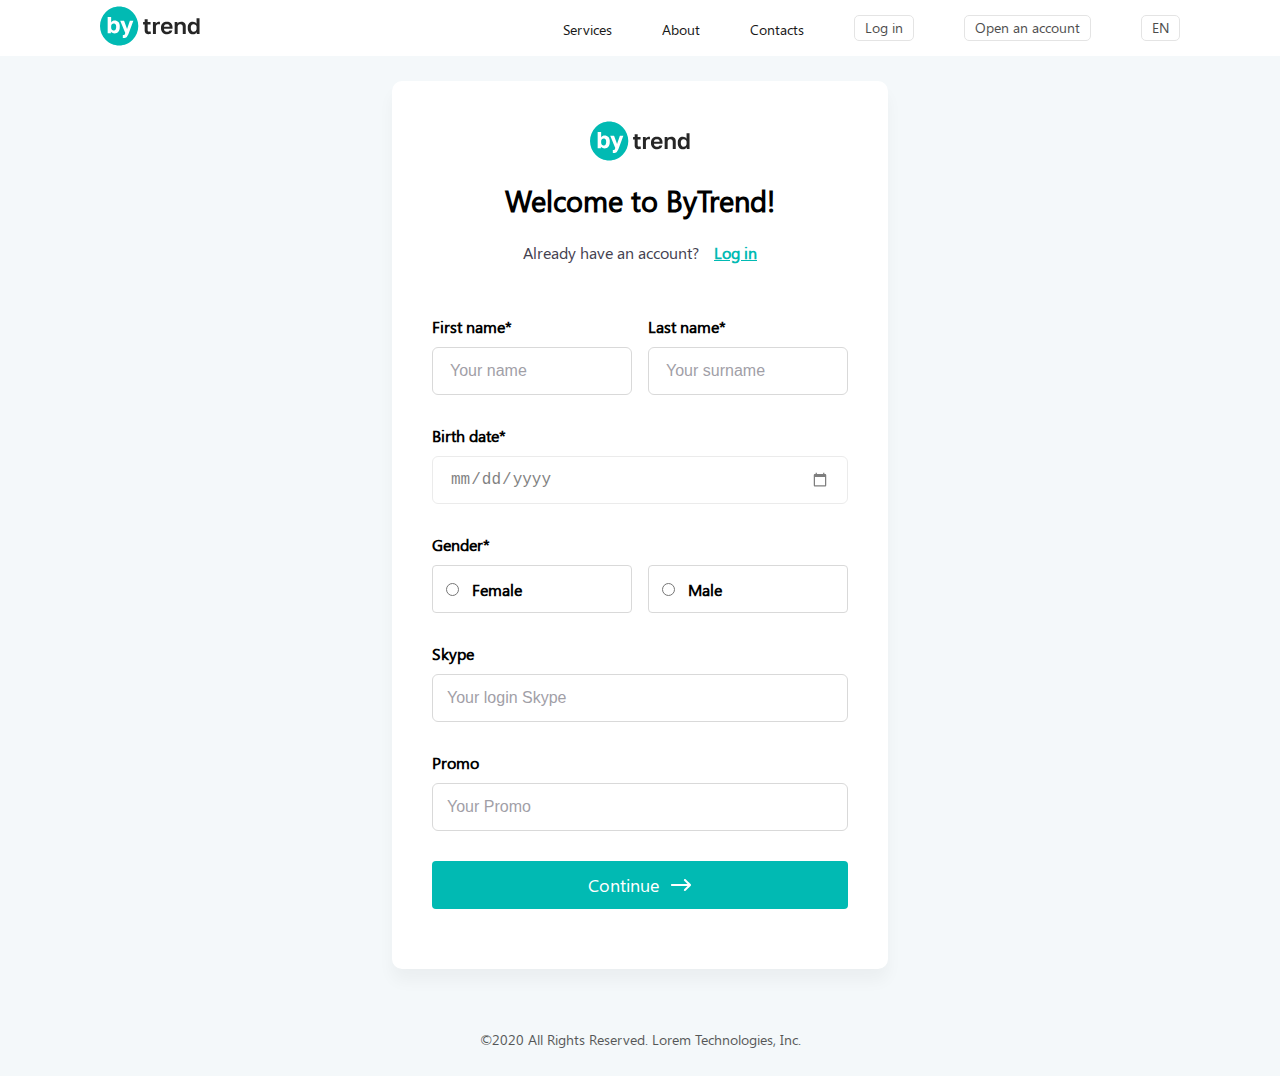
==== index.html @ 2d76cbd7 "Login page with sign up is ready" ====
<!DOCTYPE html>
<html lang="en">
<head>
    <meta charset="UTF-8">
    <meta name="viewport" content="width=device-width, initial-scale=1.0">
    <link rel="stylesheet" href="css/style.css">
    <title>Sign Up Page</title>
</head>
<body>
    <!-- Header start -->
    <header class="header">
        <nav class="header-nav container">
            <a href="index.html" class="site-logo"><img src="images/logo.svg" alt="Sayt logosi" width="100" height="40"></a>
            <ul class="header-nav-list">
                <li class="header-nav-item"><a href="index.html" class="header-nav-link">Services</a></li>
                <li class="header-nav-item"><a href="index.html" class="header-nav-link">About </a></li>
                <li class="header-nav-item"><a href="index.html" class="header-nav-link">Contacts</a></li>
                <li class="header-nav-item"><a href="login.html" class="header-nav-link">Log in</a></li>
                <li class="header-nav-item"><a href="index.html" class="header-nav-link">Open an account</a></li>
                <li class="header-nav-item"><a href="index.html" class="header-nav-link">EN</a></li>
            </ul>
        </nav>
        <div class="form">
            <form>
                <img class="form-logo" src="images/logo.svg" alt="Sayt logosi" width="100" height="40">
                <h1 class="form-title">Welcome to ByTrend!</h1>
                <div class="form-log-in-div">
                    <p class="form-account">Already have an account?</p>
                    <a class="form-log-in" href="login.html">Log in</a>
                </div>
                <div class="name-surname">
                    <label for="name">
                        First name*
                        <br>
                        <input id="name" type="text" placeholder="Your name" name="ism">
                    </label>
                    <label for="surname">
                        Last name*
                        <br>
                        <input id="surname" type="text" placeholder="Your surname" name="familiya">
                    </label>
                </div>
                <div class="date">
                    <label for="sana">
                        Birth date*
                        <br>
                        <input id="sana" name="sana" type="date">
                    </label>
                </div>
                <label class="gender-label">Gender*</label>
                <div class="gender">
                    <div class="female"><input name="gender" type="radio" value="Female">Female</div>
                    <div class="male"><input name="gender" type="radio" value="Male">Male</div>
                </div>
                <div class="Skype">
                    <label for="Skype">
                        Skype
                        <br>
                        <input id="Skype" type="text" placeholder="Your login Skype">
                    </label>
                </div>
                <div class="Promo">
                    <label for="Promo">
                        Promo
                        <br>
                        <input id="Promo" type="text" placeholder="Your Promo">
                    </label>
                </div>
                <a class="form-btn" href="login.html">Continue <img class="btn-arrow" src="images/arrow.png" alt="form btn arrow"></a>
            </form>
        </div>
        <p class="form-text">©2020 All Rights Reserved. Lorem Technologies, Inc.</p>
    </header>
    <!-- Header end -->
</body>
</html>
---- css/style.css ----
@font-face {
    font-family: 'Segoe UI';
    src: url(../fonts/Segoe\ UI.ttf);
}

* {
    margin: 0;
    padding: 0;
    box-sizing: border-box;
    text-decoration: none;
    list-style: none;
}

body {
    font-family: Segoe UI;
    font-weight: 600;
}

.container {
    width: 100%;
    max-width: 1566px;
    padding-left: 100px;
    padding-right: 100px;
    margin-left: auto;
    margin-right: auto;
}

.header {
    background-color: #F4F8FA;
    display: flex;
    flex-direction: column;
    align-items: center;
    padding-bottom: 25px;
}

.header-nav {
    display: flex;
    justify-content: space-between;
    align-items: center;
    height: 56px;
    background-color: #FFFFFF;
    padding: 10px 100px;
    margin-bottom: 25px;
}


.header-nav-list {
    display: flex;
    align-items: center;
    gap: 50px;
}


.header-nav-link {
    display: inline-block;
    font-size: 14px;
    font-weight: 400;
    line-height: 14px;
    color: #000000;
    opacity: 90%;
}

.header-nav-item:nth-child(4) a {
    border: 1px solid #D9D9D9;
    padding: 5px 10px;
    opacity: 70%;
    border-radius: 5px;
}

.header-nav-item:nth-child(5) a {
    border: 1px solid #D9D9D9;
    padding: 5px 10px;
    opacity: 70%;
    border-radius: 5px;
}

.header-nav-item:nth-child(6) a {
    border: 1px solid #D9D9D9;
    padding: 5px 10px;
    opacity: 70%;
    border-radius: 5px;
}

.form {
    display: flex;
    flex-direction: column;
    align-items: center;
    width: 496px;
    height: auto;
    box-shadow: 0px 4px 56px 0px #0000000A;
    box-shadow: 0px 12px 16px 0px #0000000A;
    background-color: #FFFFFF;
    border-radius: 10px;
    padding: 0px 40px;
    margin-bottom: 60px;
    padding-bottom: 60px ;
}

.form-logo {
    margin-top: 40px;
    margin-bottom: 20px;
}


.form-title {
    font-size: 29px;
    font-weight: 700;
    line-height: 39px;
    margin-bottom: 20px;
}

.form-log-in-div {
    display: flex;
    align-items: center;
    margin-bottom: 50px;
}


.form-account {
    font-size: 16px;
    font-weight: 400;
    line-height: 26px;
    color: #444150;
}

.form-log-in {
    font-size: 16px;
    font-weight: 600;
    line-height: 26px;
    text-decoration: underline;
    color: #01BAB3;
    margin-left: 15px;
}

form {
    width: 100%;
    display: flex;
    flex-direction: column;
    align-items: center;
}

.name-surname {
    width: 100%;
    display: flex;
    justify-content: space-between;
    margin-bottom: 30px;
}

.name-surname input {
    width: 200px;
    height: 48px;
    border-radius: 6px;
    border: 1px solid #D9D9D9;
    padding-left: 17px;
    outline: none;
    font-size: 16px;
    margin-top: 10px;
}

.name-surname input:focus {
    background-color: #F4F8FA;
}

.name-surname input::placeholder {
    font-size: 16px;
    font-weight: 400;
    line-height: 24px;
    color: #444150;
    opacity: 50%;
}

.date {
    width: 100%;
}

.date input {
    width: 100%;
    height: 48px;
    border-radius: 6px;
    border: 1px solid #D9D9D9;
    padding: 0px 17px;
    font-size: 16px;
    font-weight: 400;
    line-height: 24px;
    opacity: 50%;
    margin-top: 10px;
}

.gender-label {
    width: 100%;
    text-align: left;
    margin-top: 30px;
    margin-bottom: 10px;
}

.gender {
    width: 100%;
    display: flex;
    justify-content: space-between;
}

.female {
    width: 200px;
    height: 48px;
    border-radius: 4px;
    border: 1px solid #D9D9D9;
    display: flex;
    align-items: center
}

.male {
    width: 200px;
    height: 48px;
    border-radius: 4px;
    border: 1px solid #D9D9D9;
    display: flex;
    align-items: center
}

.gender input {
    margin: 0px 13px;
}

.Skype {
    width: 100%;
    margin-top: 30px;
}

.Skype input {
    width: 100%;
    margin-top: 10px;
    height: 48px;
    border-radius: 6px;
    border: 1px solid #D9D9D9;
    outline: none;
    padding-left: 14px;
    font-size: 16px;
    font-weight: 400;
    line-height: 24px;
}

.Skype input::placeholder {
    font-size: 16px;
    font-weight: 400;
    line-height: 24px;
    color: #444150;
    opacity: 50%;
}



.Promo {
    width: 100%;
    margin-top: 30px;
}

.Promo input {
    width: 100%;
    margin-top: 10px;
    height: 48px;
    border-radius: 6px;
    border: 1px solid #D9D9D9;
    outline: none;
    padding-left: 14px;
    font-size: 16px;
    font-weight: 400;
    line-height: 24px;
    margin-bottom: 30px;
}

.Promo input::placeholder {
    font-size: 16px;
    font-weight: 400;
    line-height: 24px;
    color: #444150;
    opacity: 50%;
}

.form-btn {
    display: flex;
    justify-content: center;
    align-items: center;
    width: 416px;
    height: 48px;
    border-radius: 4px;
    background-color: #01BAB3;
    font-size: 18px;
    font-weight: 500;
    line-height: 24px;
    color: #FFFFFF;
}

.btn-arrow {
    margin-left: 10px;
}

.form-text {
    font-size: 14px;
    font-weight: 400;
    line-height: 22px;
    opacity: 65%;
    color: #000000;
}
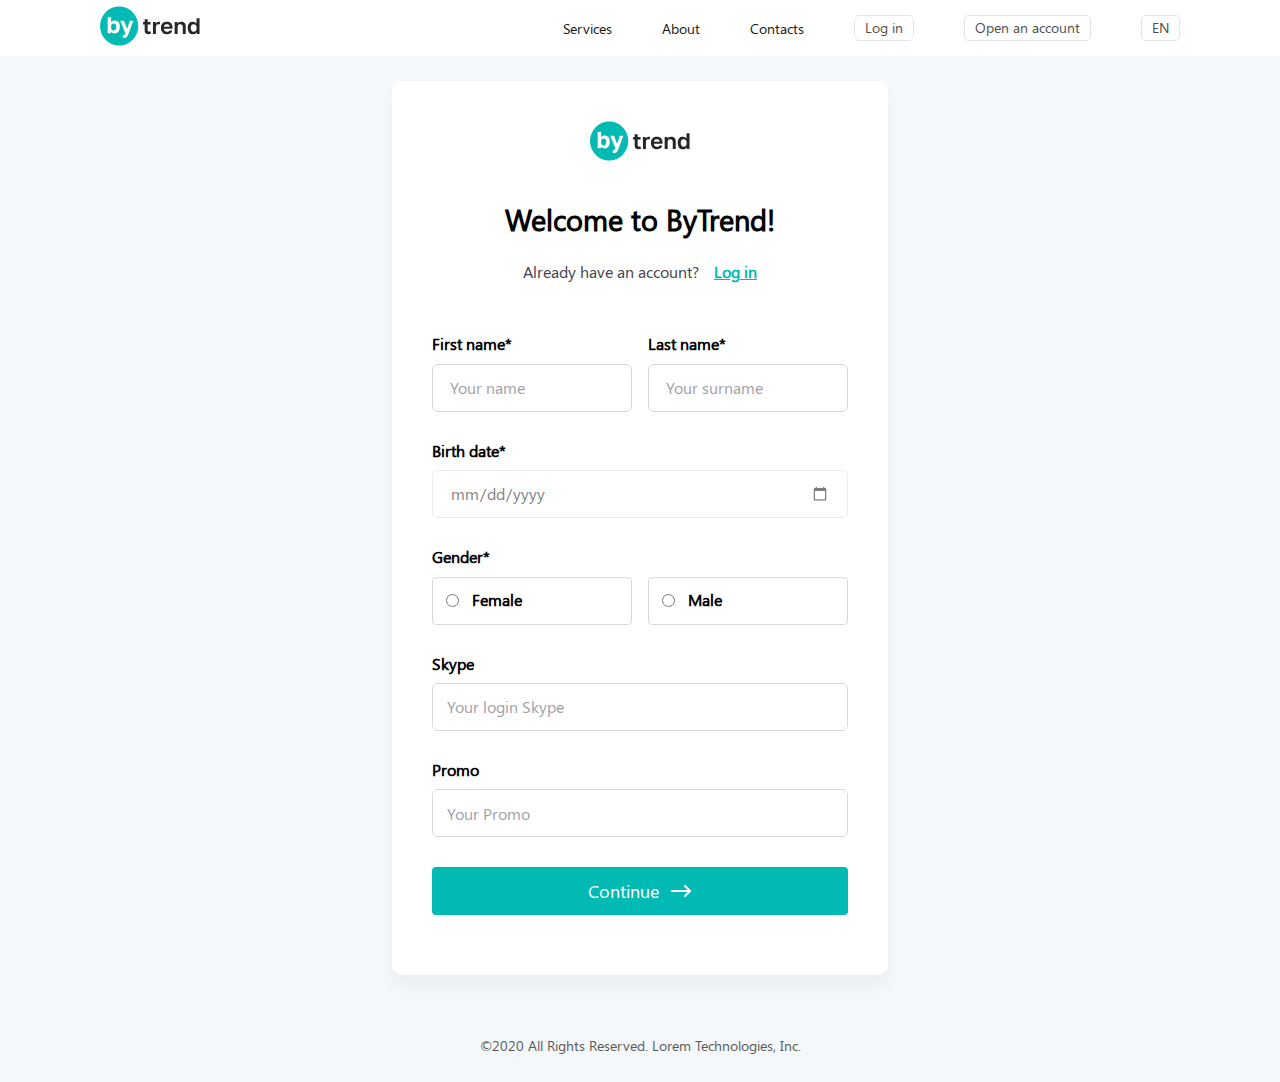
==== commit 088c6d49: "prefix qilindi" ====
--- a/index.html
+++ b/index.html
@@ -3,7 +3,8 @@
 <head>
     <meta charset="UTF-8">
     <meta name="viewport" content="width=device-width, initial-scale=1.0">
-    <link rel="stylesheet" href="css/style.css">
+    <!-- <link rel="stylesheet" href="css/style.css"> -->
+    <link rel="stylesheet" href="css/style.min.css">
     <title>Sign Up Page</title>
 </head>
 <body>
--- a/css/style.min.css
+++ b/css/style.min.css
@@ -0,0 +1 @@
+/*! normalize.css v8.0.1 | MIT License | github.com/necolas/normalize.css */button,hr,input{overflow:visible}progress,sub,sup{vertical-align:baseline}[type=checkbox],[type=radio],legend{box-sizing:border-box;padding:0}*,legend{padding:0}*,body{margin:0}.form-log-in,abbr[title]{text-decoration:underline}.form,.header,form{-webkit-box-orient:vertical;-webkit-box-direction:normal}.header,.name-surname input:focus{background-color:#f4f8fa}html{line-height:1.15;-webkit-text-size-adjust:100%}details,main{display:block}h1{font-size:2em;margin:.67em 0}hr{box-sizing:content-box;height:0}code,kbd,pre,samp{font-family:monospace,monospace;font-size:1em}a{background-color:transparent}abbr[title]{border-bottom:none;text-decoration:underline dotted}b,strong{font-weight:bolder}small{font-size:80%}sub,sup{font-size:75%;line-height:0;position:relative}sub{bottom:-.25em}sup{top:-.5em}img{border-style:none}button,input,optgroup,select,textarea{font-family:inherit;font-size:100%;line-height:1.15;margin:0}button,select{text-transform:none}[type=button],[type=reset],[type=submit],button{-webkit-appearance:button}[type=button]::-moz-focus-inner,[type=reset]::-moz-focus-inner,[type=submit]::-moz-focus-inner,button::-moz-focus-inner{border-style:none;padding:0}[type=button]:-moz-focusring,[type=reset]:-moz-focusring,[type=submit]:-moz-focusring,button:-moz-focusring{outline:ButtonText dotted 1px}fieldset{padding:.35em .75em .625em}legend{color:inherit;display:table;max-width:100%;white-space:normal}textarea{overflow:auto}[type=number]::-webkit-inner-spin-button,[type=number]::-webkit-outer-spin-button{height:auto}[type=search]{-webkit-appearance:textfield;outline-offset:-2px}[type=search]::-webkit-search-decoration{-webkit-appearance:none}::-webkit-file-upload-button{-webkit-appearance:button;font:inherit}summary{display:list-item}[hidden],template{display:none}.header,.header-nav{display:-webkit-box;display:-ms-flexbox}@font-face{font-family:'Segoe UI';src:url(../fonts/Segoe\ UI.ttf)}*{-webkit-box-sizing:border-box;box-sizing:border-box;text-decoration:none;list-style:none}body{font-family:Segoe UI;font-weight:600}.container{width:100%;max-width:1566px;padding-left:100px;padding-right:100px;margin-left:auto;margin-right:auto}.header{display:flex;-ms-flex-direction:column;flex-direction:column;-webkit-box-align:center;-ms-flex-align:center;align-items:center;padding-bottom:25px}.form,.header-nav{background-color:#fff}.header-nav{display:flex;-webkit-box-pack:justify;-ms-flex-pack:justify;justify-content:space-between;-webkit-box-align:center;-ms-flex-align:center;align-items:center;height:56px;padding:10px 100px;margin-bottom:25px}.form,.header-nav-list{display:-webkit-box;display:-ms-flexbox}.header-nav-list{display:flex;-webkit-box-align:center;-ms-flex-align:center;align-items:center;gap:50px}.header-nav-link{display:inline-block;font-size:14px;font-weight:400;line-height:14px;color:#000;opacity:90%}.header-nav-item:nth-child(4) a,.header-nav-item:nth-child(5) a,.header-nav-item:nth-child(6) a{border:1px solid #d9d9d9;padding:5px 10px;opacity:70%;border-radius:5px}.form{display:flex;-ms-flex-direction:column;flex-direction:column;-webkit-box-align:center;-ms-flex-align:center;align-items:center;width:496px;height:auto;-webkit-box-shadow:0 4px 56px 0 #0000000A;box-shadow:0 4px 56px 0 #0000000A;-webkit-box-shadow:0 12px 16px 0 #0000000A;box-shadow:0 12px 16px 0 #0000000A;border-radius:10px;padding:0 40px 60px;margin-bottom:60px}.name-surname,form{width:100%;display:-webkit-box;display:-ms-flexbox}.form-logo{margin-top:40px;margin-bottom:20px}.form-title{font-size:29px;font-weight:700;line-height:39px;margin-bottom:20px}.form-account,.form-log-in{line-height:26px;font-size:16px}.form-log-in-div{display:-webkit-box;display:-ms-flexbox;display:flex;-webkit-box-align:center;-ms-flex-align:center;align-items:center;margin-bottom:50px}.form-account{font-weight:400;color:#444150}.form-log-in{font-weight:600;color:#01bab3;margin-left:15px}form{display:flex;-ms-flex-direction:column;flex-direction:column;-webkit-box-align:center;-ms-flex-align:center;align-items:center}.name-surname{display:flex;-webkit-box-pack:justify;-ms-flex-pack:justify;justify-content:space-between;margin-bottom:30px}.female,.gender,.male{display:-webkit-box;display:-ms-flexbox}.name-surname input{width:200px;height:48px;border-radius:6px;border:1px solid #d9d9d9;padding-left:17px;outline:0;font-size:16px;margin-top:10px}.date,.date input,.gender{width:100%}.name-surname input::-webkit-input-placeholder{font-size:16px;font-weight:400;line-height:24px;color:#444150;opacity:50%}.name-surname input::-moz-placeholder{font-size:16px;font-weight:400;line-height:24px;color:#444150;opacity:50%}.name-surname input:-ms-input-placeholder{font-size:16px;font-weight:400;line-height:24px;color:#444150;opacity:50%}.name-surname input::-ms-input-placeholder{font-size:16px;font-weight:400;line-height:24px;color:#444150;opacity:50%}.name-surname input::placeholder{font-size:16px;font-weight:400;line-height:24px;color:#444150;opacity:50%}.date input{height:48px;border-radius:6px;border:1px solid #d9d9d9;padding:0 17px;font-size:16px;font-weight:400;line-height:24px;opacity:50%;margin-top:10px}.gender-label{width:100%;text-align:left;margin-top:30px;margin-bottom:10px}.gender{display:flex;-webkit-box-pack:justify;-ms-flex-pack:justify;justify-content:space-between}.female,.male{width:200px;height:48px;border-radius:4px;border:1px solid #d9d9d9;display:flex;-webkit-box-align:center;-ms-flex-align:center;align-items:center}.gender input{margin:0 13px}.Promo input,.Skype input{width:100%;margin-top:10px;outline:0;padding-left:14px;font-size:16px;font-weight:400;height:48px;line-height:24px}.Promo,.Skype{width:100%;margin-top:30px}.Skype input{border-radius:6px;border:1px solid #d9d9d9}.Skype input::-webkit-input-placeholder{font-size:16px;font-weight:400;line-height:24px;color:#444150;opacity:50%}.Skype input::-moz-placeholder{font-size:16px;font-weight:400;line-height:24px;color:#444150;opacity:50%}.Skype input:-ms-input-placeholder{font-size:16px;font-weight:400;line-height:24px;color:#444150;opacity:50%}.Skype input::-ms-input-placeholder{font-size:16px;font-weight:400;line-height:24px;color:#444150;opacity:50%}.Skype input::placeholder{font-size:16px;font-weight:400;line-height:24px;color:#444150;opacity:50%}.Promo input{border-radius:6px;border:1px solid #d9d9d9;margin-bottom:30px}.Promo input::-webkit-input-placeholder{font-size:16px;font-weight:400;line-height:24px;color:#444150;opacity:50%}.Promo input::-moz-placeholder{font-size:16px;font-weight:400;line-height:24px;color:#444150;opacity:50%}.Promo input:-ms-input-placeholder{font-size:16px;font-weight:400;line-height:24px;color:#444150;opacity:50%}.Promo input::-ms-input-placeholder{font-size:16px;font-weight:400;line-height:24px;color:#444150;opacity:50%}.Promo input::placeholder{font-size:16px;font-weight:400;line-height:24px;color:#444150;opacity:50%}.form-btn{display:-webkit-box;display:-ms-flexbox;display:flex;-webkit-box-pack:center;-ms-flex-pack:center;justify-content:center;-webkit-box-align:center;-ms-flex-align:center;align-items:center;width:416px;height:48px;border-radius:4px;background-color:#01bab3;font-size:18px;font-weight:500;line-height:24px;color:#fff}.btn-arrow{margin-left:10px}.form-text{font-size:14px;font-weight:400;line-height:22px;opacity:65%;color:#000}